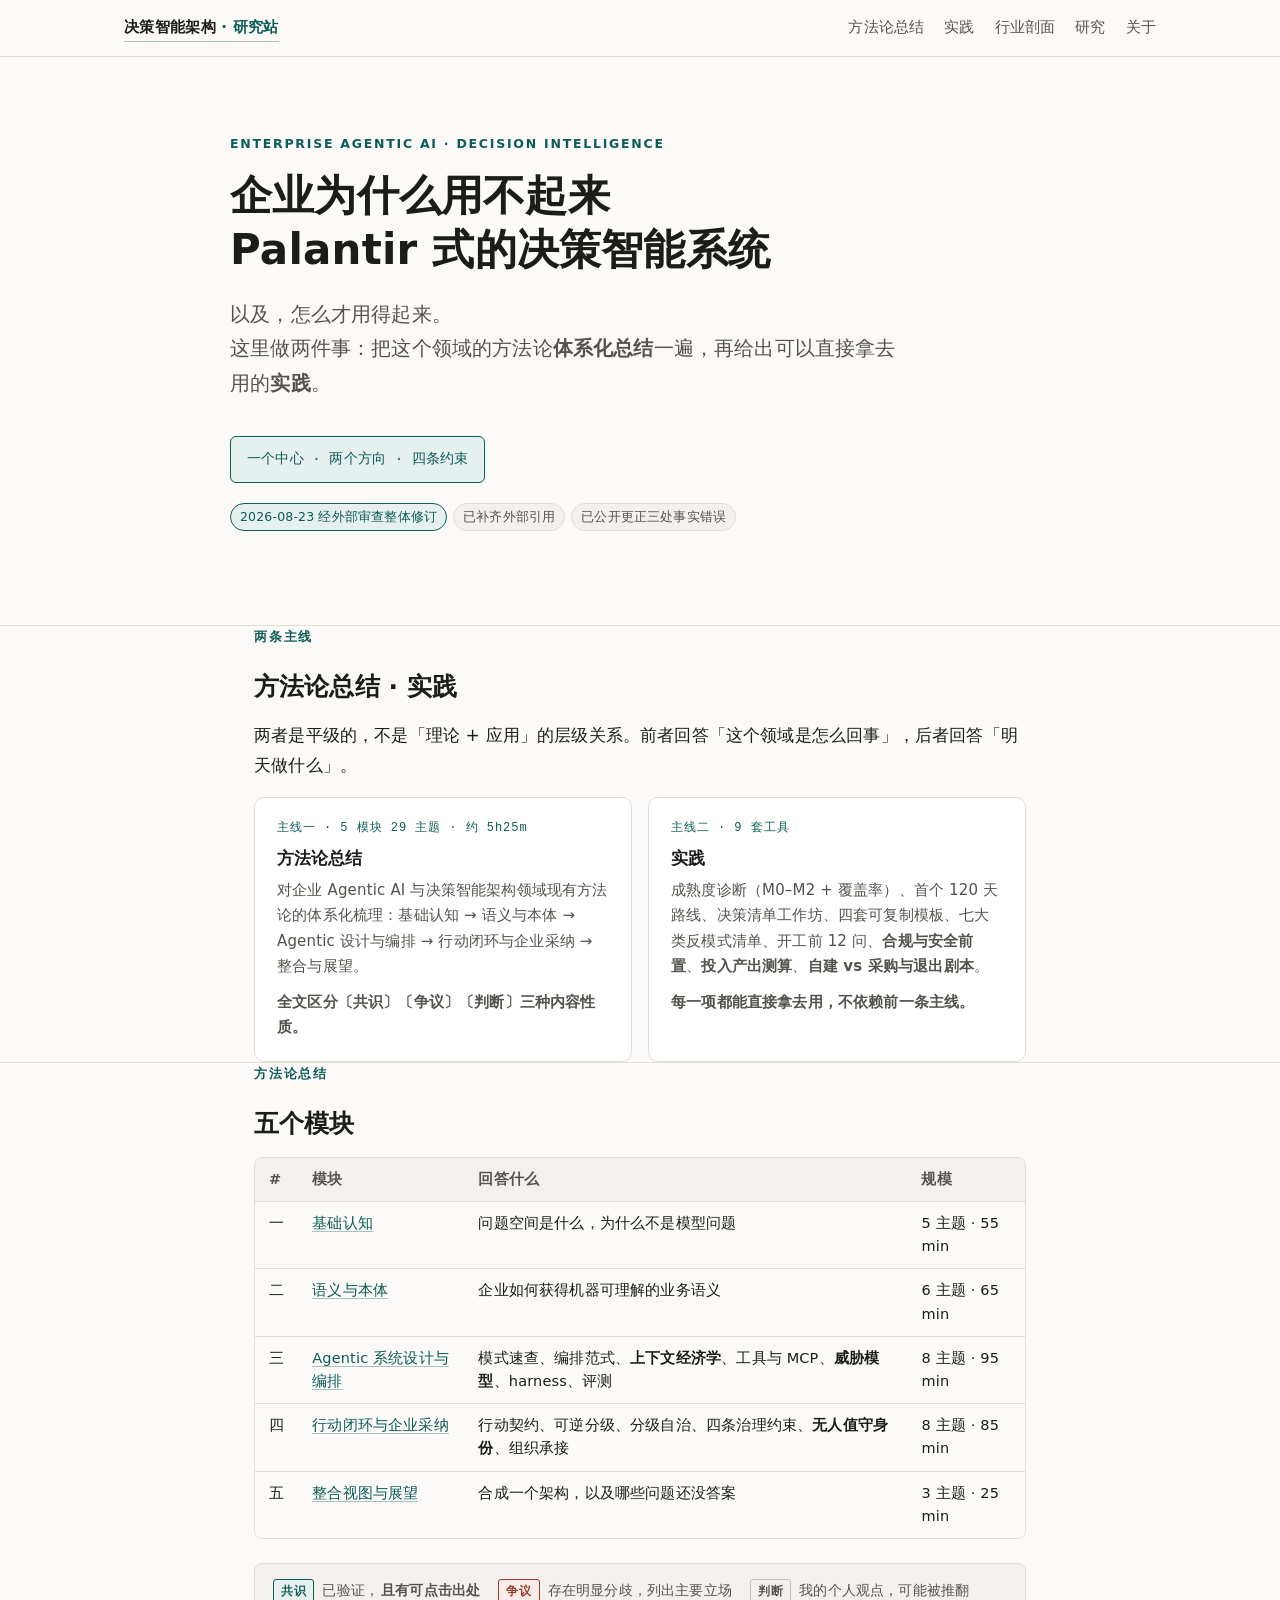
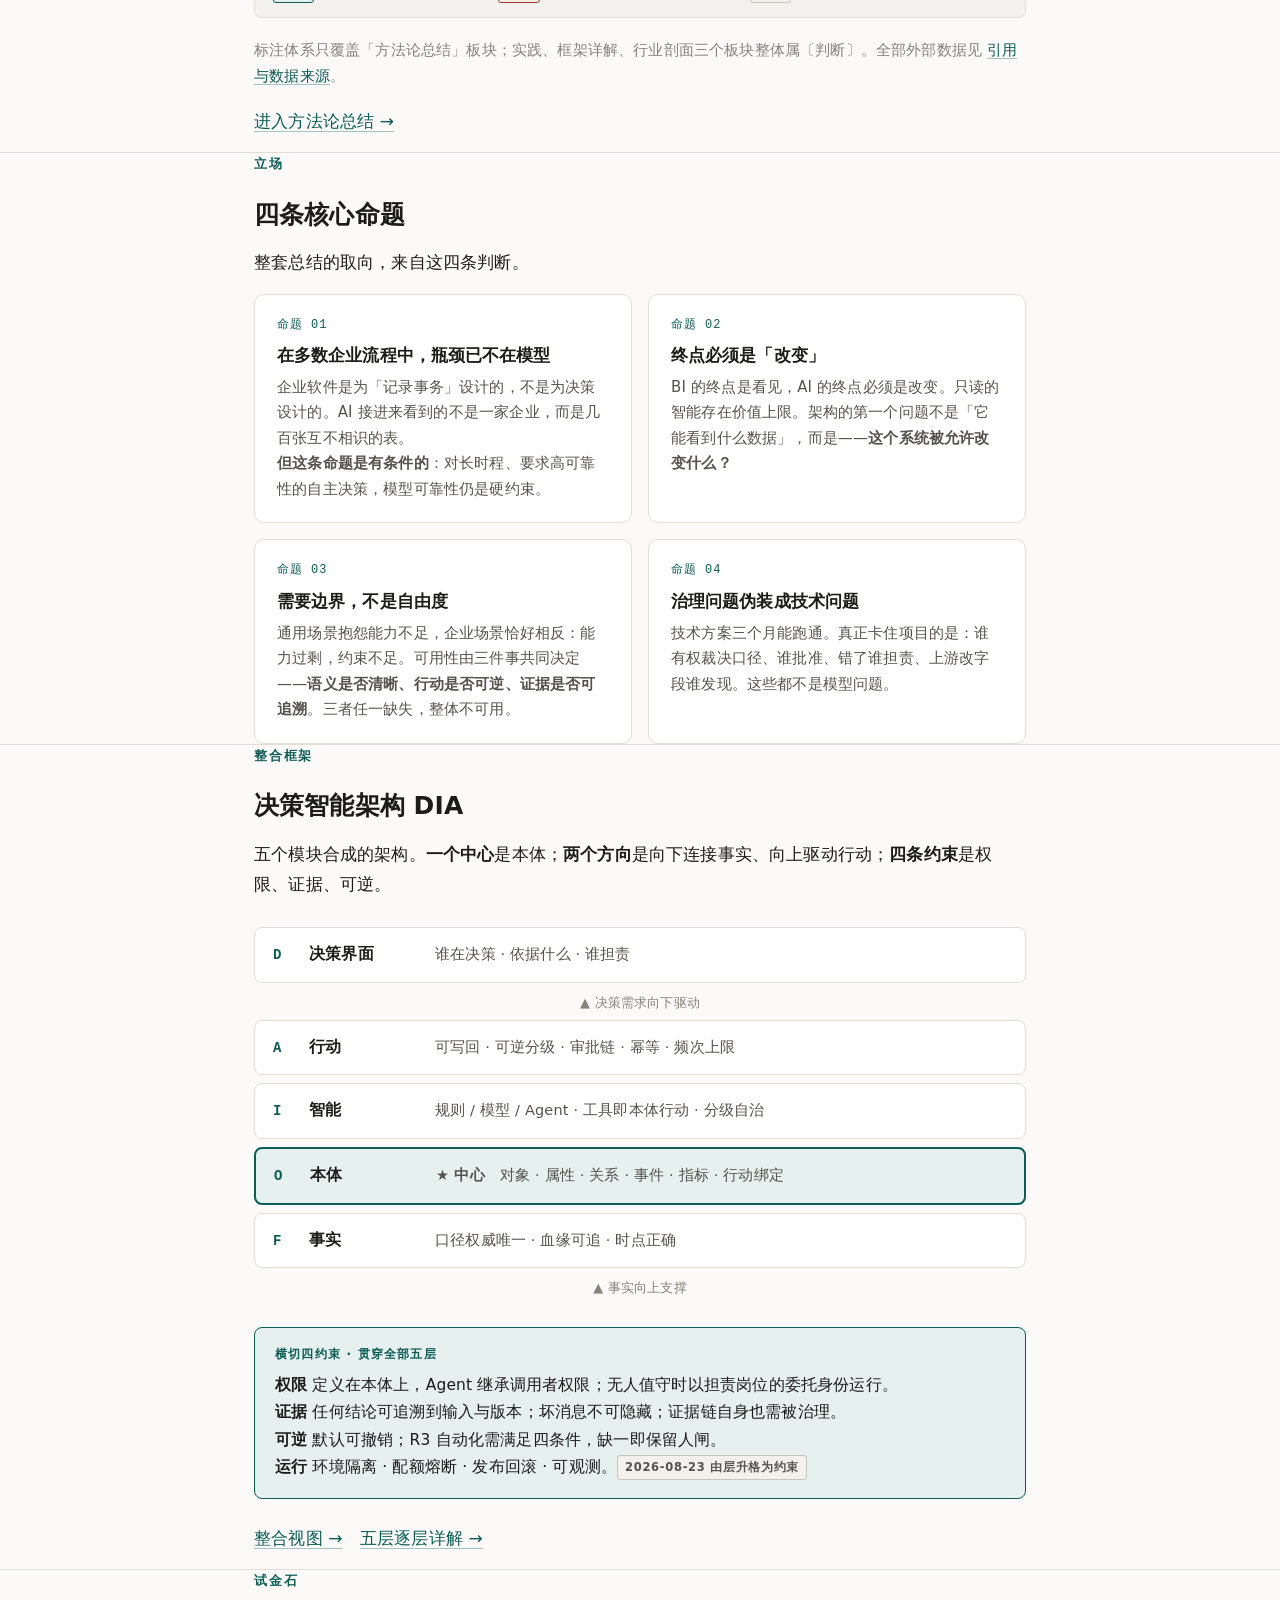
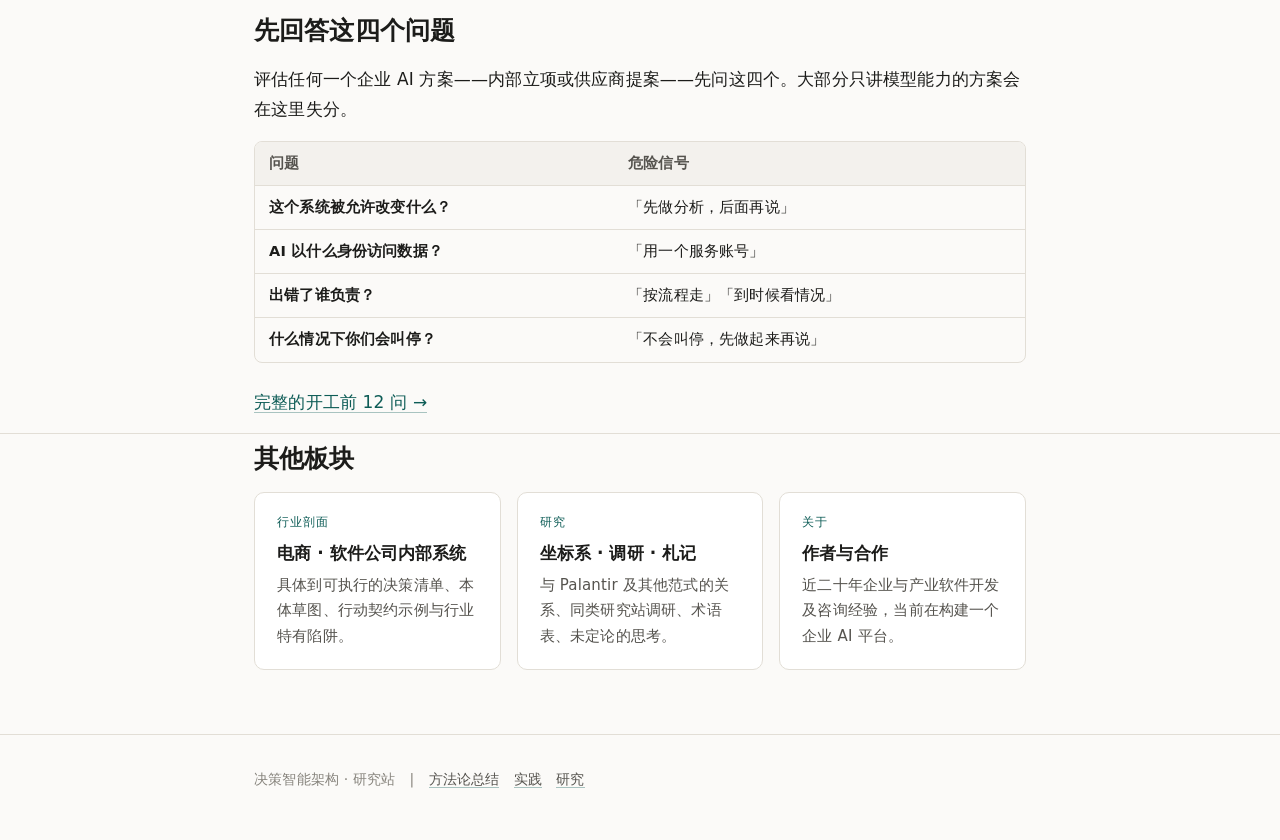
==== site/index.html @ e4a2c4d5 "方法论研究站：企业 Agentic AI 与决策智能架构 内容库（content/，约 34 万字）+ 12 页静态站（site/）+ Docker 本地服务。  两条平级主线： - 方法论总结：5 " ====
<!doctype html>
<html lang="zh-CN">
<head>
<meta charset="utf-8">
<meta name="viewport" content="width=device-width,initial-scale=1">
<title>决策智能架构 · 企业 AI 方法论研究站</title>
<meta name="description" content="企业 Agentic AI 与决策智能架构的方法论体系化总结，以及可执行的实践。">
<link rel="stylesheet" href="assets/styles.css">
</head>
<body>
<nav class="nav"><div class="nav-inner">
<a class="nav-brand" href="index.html">决策智能架构<span> · 研究站</span></a>
<div class="nav-links">
<a href="methodology.html">方法论总结</a>
<a href="playbook.html">实践</a>
<a href="domains.html">行业剖面</a>
<a href="research.html">研究</a>
<a href="about.html">关于</a>
</div></div></nav>

<header class="hero wrap">
  <p class="eyebrow">Enterprise Agentic AI · Decision Intelligence</p>
  <h1>企业为什么用不起来<br>Palantir 式的决策智能系统</h1>
  <p class="lede">
    以及，怎么才用得起来。<br>
    这里做两件事：把这个领域的方法论<strong>体系化总结</strong>一遍，再给出可以直接拿去用的<strong>实践</strong>。
  </p>
  <p class="anchor-line">一个中心 · 两个方向 · 四条约束</p>
<p class="meta" style="margin-top:20px"><span class="pill on">2026-08-23 经外部审查整体修订</span><span class="pill">已补齐外部引用</span><span class="pill">已公开更正三处事实错误</span></p>
</header>

<hr class="hr">

<section class="wrap">
  <p class="eyebrow">两条主线</p>
  <h2 style="margin-top:0">方法论总结 · 实践</h2>
  <p>两者是平级的，不是「理论 + 应用」的层级关系。前者回答「这个领域是怎么回事」，后者回答「明天做什么」。</p>
  <div class="grid grid-2">
    <a class="card" href="methodology.html">
      <span class="num">主线一 · 5 模块 29 主题 · 约 5h25m</span>
      <h3>方法论总结</h3>
      <p>对企业 Agentic AI 与决策智能架构领域现有方法论的体系化梳理：基础认知 → 语义与本体 → Agentic 设计与编排 → 行动闭环与企业采纳 → 整合与展望。</p>
      <p style="margin-top:10px"><strong>全文区分〔共识〕〔争议〕〔判断〕三种内容性质。</strong></p>
    </a>
    <a class="card" href="playbook.html">
      <span class="num">主线二 · 9 套工具</span>
      <h3>实践</h3>
      <p>成熟度诊断（M0–M2 + 覆盖率）、首个 120 天路线、决策清单工作坊、四套可复制模板、七大类反模式清单、开工前 12 问、<strong>合规与安全前置</strong>、<strong>投入产出测算</strong>、<strong>自建 vs 采购与退出剧本</strong>。</p>
      <p style="margin-top:10px"><strong>每一项都能直接拿去用，不依赖前一条主线。</strong></p>
    </a>
  </div>
</section>

<hr class="hr">

<section class="wrap">
  <p class="eyebrow">方法论总结</p>
  <h2 style="margin-top:0">五个模块</h2>
  <div class="tw"><table>
  <tr><th>#</th><th>模块</th><th>回答什么</th><th>规模</th></tr>
  <tr><td>一</td><td><a href="m1-foundations.html">基础认知</a></td><td>问题空间是什么，为什么不是模型问题</td><td>5 主题 · 55 min</td></tr>
  <tr><td>二</td><td><a href="m2-ontology.html">语义与本体</a></td><td>企业如何获得机器可理解的业务语义</td><td>6 主题 · 65 min</td></tr>
  <tr><td>三</td><td><a href="m3-agentic.html">Agentic 系统设计与编排</a></td><td>模式速查、编排范式、<strong>上下文经济学</strong>、工具与 MCP、<strong>威胁模型</strong>、harness、评测</td><td>8 主题 · 95 min</td></tr>
  <tr><td>四</td><td><a href="m4-adoption.html">行动闭环与企业采纳</a></td><td>行动契约、可逆分级、分级自治、四条治理约束、<strong>无人值守身份</strong>、组织承接</td><td>8 主题 · 85 min</td></tr>
  <tr><td>五</td><td><a href="m5-synthesis.html">整合视图与展望</a></td><td>合成一个架构，以及哪些问题还没答案</td><td>3 主题 · 25 min</td></tr>
  </table></div>
  <div class="legend">
  <div><span class="mk mk-c">共识</span> 已验证，<strong>且有可点击出处</strong></div>
  <div><span class="mk mk-d">争议</span> 存在明显分歧，列出主要立场</div>
  <div><span class="mk mk-j">判断</span> 我的个人观点，可能被推翻</div>
  </div>
  <p style="font-size:14.5px;color:var(--text-dim)">标注体系只覆盖「方法论总结」板块；实践、框架详解、行业剖面三个板块整体属〔判断〕。全部外部数据见 <a href="research.html#sources">引用与数据来源</a>。</p>
  <p><a href="methodology.html">进入方法论总结 →</a></p>
</section>

<hr class="hr">

<section class="wrap">
  <p class="eyebrow">立场</p>
  <h2 style="margin-top:0">四条核心命题</h2>
  <p>整套总结的取向，来自这四条判断。</p>
  <div class="grid grid-2">
    <div class="card">
      <span class="num">命题 01</span>
      <h3>在多数企业流程中，瓶颈已不在模型</h3>
      <p>企业软件是为「记录事务」设计的，不是为决策设计的。AI 接进来看到的不是一家企业，而是几百张互不相识的表。<br><strong>但这条命题是有条件的</strong>：对长时程、要求高可靠性的自主决策，模型可靠性仍是硬约束。</p>
    </div>
    <div class="card">
      <span class="num">命题 02</span>
      <h3>终点必须是「改变」</h3>
      <p>BI 的终点是看见，AI 的终点必须是改变。只读的智能存在价值上限。架构的第一个问题不是「它能看到什么数据」，而是——<strong>这个系统被允许改变什么？</strong></p>
    </div>
    <div class="card">
      <span class="num">命题 03</span>
      <h3>需要边界，不是自由度</h3>
      <p>通用场景抱怨能力不足，企业场景恰好相反：能力过剩，约束不足。可用性由三件事共同决定——<strong>语义是否清晰、行动是否可逆、证据是否可追溯</strong>。三者任一缺失，整体不可用。</p>
    </div>
    <div class="card">
      <span class="num">命题 04</span>
      <h3>治理问题伪装成技术问题</h3>
      <p>技术方案三个月能跑通。真正卡住项目的是：谁有权裁决口径、谁批准、错了谁担责、上游改字段谁发现。这些都不是模型问题。</p>
    </div>
  </div>
</section>

<hr class="hr">

<section class="wrap">
  <p class="eyebrow">整合框架</p>
  <h2 style="margin-top:0">决策智能架构 DIA</h2>
  <p>五个模块合成的架构。<strong>一个中心</strong>是本体；<strong>两个方向</strong>是向下连接事实、向上驱动行动；<strong>四条约束</strong>是权限、证据、可逆。</p>

  <div class="stack">
    <div class="layer"><span class="k">D</span><span class="n">决策界面</span><span class="d">谁在决策 · 依据什么 · 谁担责</span></div>
    <div class="arrow">▲ 决策需求向下驱动</div>
    <div class="layer"><span class="k">A</span><span class="n">行动</span><span class="d">可写回 · 可逆分级 · 审批链 · 幂等 · 频次上限</span></div>
    <div class="layer"><span class="k">I</span><span class="n">智能</span><span class="d">规则 / 模型 / Agent · 工具即本体行动 · 分级自治</span></div>
    <div class="layer core"><span class="k">O</span><span class="n">本体</span><span class="d"><strong>★ 中心</strong>　对象 · 属性 · 关系 · 事件 · 指标 · 行动绑定</span></div>
    <div class="layer"><span class="k">F</span><span class="n">事实</span><span class="d">口径权威唯一 · 血缘可追 · 时点正确</span></div>
    <div class="arrow">▲ 事实向上支撑</div>
  </div>
  <div class="rule"><span class="tag">横切四约束 · 贯穿全部五层</span>
  <p><strong>权限</strong> 定义在本体上，Agent 继承调用者权限；无人值守时以担责岗位的委托身份运行。<br>
  <strong>证据</strong> 任何结论可追溯到输入与版本；坏消息不可隐藏；证据链自身也需被治理。<br>
  <strong>可逆</strong> 默认可撤销；R3 自动化需满足四条件，缺一即保留人闸。<br>
  <strong>运行</strong> 环境隔离 · 配额熔断 · 发布回滚 · 可观测。<span class="mk mk-j">2026-08-23 由层升格为约束</span></p></div>
  <p><a href="m5-synthesis.html">整合视图 →</a>　<a href="dia.html">五层逐层详解 →</a></p>
</section>

<hr class="hr">

<section class="wrap">
  <p class="eyebrow">试金石</p>
  <h2 style="margin-top:0">先回答这四个问题</h2>
  <p>评估任何一个企业 AI 方案——内部立项或供应商提案——先问这四个。大部分只讲模型能力的方案会在这里失分。</p>
  <div class="tw"><table>
    <tr><th>问题</th><th>危险信号</th></tr>
    <tr><td><strong>这个系统被允许改变什么？</strong></td><td>「先做分析，后面再说」</td></tr>
    <tr><td><strong>AI 以什么身份访问数据？</strong></td><td>「用一个服务账号」</td></tr>
    <tr><td><strong>出错了谁负责？</strong></td><td>「按流程走」「到时候看情况」</td></tr>
    <tr><td><strong>什么情况下你们会叫停？</strong></td><td>「不会叫停，先做起来再说」</td></tr>
  </table></div>
  <p><a href="playbook.html#twelve">完整的开工前 12 问 →</a></p>
</section>

<hr class="hr">

<section class="wrap">
  <h2 style="margin-top:0">其他板块</h2>
  <div class="grid grid-3">
    <a class="card" href="domains.html"><span class="num">行业剖面</span><h3>电商 · 软件公司内部系统</h3><p>具体到可执行的决策清单、本体草图、行动契约示例与行业特有陷阱。</p></a>
    <a class="card" href="research.html"><span class="num">研究</span><h3>坐标系 · 调研 · 札记</h3><p>与 Palantir 及其他范式的关系、同类研究站调研、术语表、未定论的思考。</p></a>
    <a class="card" href="about.html"><span class="num">关于</span><h3>作者与合作</h3><p>近二十年企业与产业软件开发及咨询经验，当前在构建一个企业 AI 平台。</p></a>
  </div>
</section>

<footer><div class="wrap">
  决策智能架构 · 研究站　|　<a href="methodology.html">方法论总结</a>　<a href="playbook.html">实践</a>　<a href="research.html">研究</a>
</div></footer>
</body></html>
---- site/assets/styles.css ----
/* 决策智能架构 · 研究站 —— 极简静态样式，无依赖 */

:root{
  --bg:#fbfaf8;
  --bg-soft:#f3f1ed;
  --bg-card:#ffffff;
  --text:#1c1c1a;
  --text-soft:#55534e;
  --text-dim:#86837c;
  --line:#e2ded6;
  --line-strong:#c9c4b8;
  --accent:#0d5c56;
  --accent-soft:#e6f0ee;
  --warn:#9a3b28;
  --warn-soft:#f7ece9;
  --mono:ui-monospace,SFMono-Regular,"SF Mono",Menlo,Consolas,monospace;
  --sans:-apple-system,BlinkMacSystemFont,"PingFang SC","Hiragino Sans GB","Microsoft YaHei","Source Han Sans SC",system-ui,sans-serif;
  --maxw:820px;
}

@media (prefers-color-scheme: dark){
  :root{
    --bg:#141513;
    --bg-soft:#1c1e1b;
    --bg-card:#1a1c19;
    --text:#e8e6e0;
    --text-soft:#b3b0a8;
    --text-dim:#807d75;
    --line:#2e312c;
    --line-strong:#43463f;
    --accent:#5fbfae;
    --accent-soft:#17302c;
    --warn:#d98a72;
    --warn-soft:#2e211d;
  }
}

*{box-sizing:border-box}
html{-webkit-text-size-adjust:100%}
body{
  margin:0;
  background:var(--bg);
  color:var(--text);
  font-family:var(--sans);
  font-size:17px;
  line-height:1.78;
  letter-spacing:.01em;
}

/* ---------- 导航 ---------- */
.nav{
  position:sticky;top:0;z-index:50;
  background:color-mix(in srgb,var(--bg) 88%,transparent);
  backdrop-filter:saturate(180%) blur(12px);
  border-bottom:1px solid var(--line);
}
.nav-inner{
  max-width:1080px;margin:0 auto;padding:10px 24px;
  display:flex;align-items:center;gap:14px 24px;
  min-height:56px;flex-wrap:wrap;
}
.nav-brand{
  font-weight:650;font-size:15px;letter-spacing:.02em;
  color:var(--text);text-decoration:none;white-space:nowrap;
}
.nav-brand span{color:var(--accent)}
.nav-links{display:flex;gap:8px 20px;flex-wrap:wrap;margin-left:auto}
.nav-links a{
  color:var(--text-soft);text-decoration:none;font-size:14.5px;
  padding:4px 0;border-bottom:1.5px solid transparent;
}
.nav-links a:hover{color:var(--text)}
.nav-links a.active{color:var(--accent);border-bottom-color:var(--accent)}

/* ---------- 布局 ---------- */
.wrap{max-width:var(--maxw);margin:0 auto;padding:0 24px}
.wide{max-width:1080px;margin:0 auto;padding:0 24px}
section{padding:56px 0}
.hr{height:1px;background:var(--line);border:0;margin:0}

/* ---------- 排版 ---------- */
h1,h2,h3,h4{line-height:1.35;letter-spacing:.005em;font-weight:650}
h1{font-size:36px;margin:0 0 18px}
h2{font-size:25px;margin:52px 0 16px;padding-top:8px}
h3{font-size:19px;margin:34px 0 10px}
h4{font-size:16.5px;margin:24px 0 8px;color:var(--text-soft)}
p{margin:0 0 16px}
a{color:var(--accent);text-decoration:none;border-bottom:1px solid color-mix(in srgb,var(--accent) 35%,transparent)}
a:hover{border-bottom-color:var(--accent)}
ul,ol{margin:0 0 16px;padding-left:1.4em}
li{margin:6px 0}
strong{font-weight:650}
code{
  font-family:var(--mono);font-size:.86em;
  background:var(--bg-soft);padding:2px 5px;border-radius:4px;
  border:1px solid var(--line);
}
pre{
  font-family:var(--mono);font-size:13px;line-height:1.65;
  background:var(--bg-soft);border:1px solid var(--line);
  border-radius:8px;padding:18px 20px;overflow-x:auto;margin:0 0 20px;
}
pre code{background:none;border:0;padding:0;font-size:inherit}

blockquote{
  margin:24px 0;padding:14px 20px;
  border-left:3px solid var(--accent);
  background:var(--accent-soft);
  border-radius:0 6px 6px 0;
  color:var(--text);
}
blockquote p:last-child{margin-bottom:0}

/* ---------- 表格 ---------- */
.tw{overflow-x:auto;margin:0 0 24px;border:1px solid var(--line);border-radius:8px}
table{border-collapse:collapse;width:100%;font-size:14.5px;line-height:1.6;min-width:520px}
th,td{padding:10px 14px;text-align:left;border-bottom:1px solid var(--line);vertical-align:top}
th{background:var(--bg-soft);font-weight:600;white-space:nowrap;color:var(--text-soft)}
tr:last-child td{border-bottom:0}

/* ---------- 组件 ---------- */
.eyebrow{
  font-size:12.5px;letter-spacing:.14em;text-transform:uppercase;
  color:var(--accent);font-weight:650;margin:0 0 14px;
  overflow-wrap:anywhere;
}
.lede{font-size:19.5px;line-height:1.72;color:var(--text-soft);margin:0 0 28px}
.meta{font-size:13.5px;color:var(--text-dim);margin:0 0 32px}

.grid{display:grid;gap:16px}
.grid-2{grid-template-columns:repeat(2,1fr)}
.grid-3{grid-template-columns:repeat(3,1fr)}
@media (max-width:760px){.grid-2,.grid-3{grid-template-columns:1fr}}

.card{
  background:var(--bg-card);border:1px solid var(--line);
  border-radius:10px;padding:20px 22px;
}
.card h3{margin:0 0 8px;font-size:17px}
.card p{margin:0;font-size:15px;color:var(--text-soft);line-height:1.7}
.card .num{
  font-family:var(--mono);font-size:12px;color:var(--accent);
  display:block;margin-bottom:8px;letter-spacing:.08em;
}
a.card{display:block;border-bottom:1px solid var(--line)}
a.card:hover{border-color:var(--accent-soft);background:var(--accent-soft)}
a.card h3{color:var(--text)}

.callout{
  border:1px solid var(--line-strong);border-left:3px solid var(--warn);
  background:var(--warn-soft);border-radius:0 8px 8px 0;
  padding:16px 20px;margin:24px 0;font-size:15.5px;
}
.callout p:last-child{margin-bottom:0}
.callout .tag{
  font-size:12px;letter-spacing:.1em;text-transform:uppercase;
  color:var(--warn);font-weight:650;display:block;margin-bottom:6px;
}

.rule{
  border:1px solid var(--accent);background:var(--accent-soft);
  border-radius:8px;padding:16px 20px;margin:24px 0;font-size:15.5px;
}
.rule .tag{
  font-size:12px;letter-spacing:.1em;text-transform:uppercase;
  color:var(--accent);font-weight:650;display:block;margin-bottom:6px;
}
.rule p:last-child{margin-bottom:0}

.pill{
  display:inline-block;font-size:12.5px;padding:2px 9px;border-radius:20px;
  background:var(--bg-soft);border:1px solid var(--line);color:var(--text-soft);
  margin:0 6px 6px 0;
}
.pill.on{background:var(--accent-soft);border-color:var(--accent);color:var(--accent)}

/* 目录 */
.toc{
  background:var(--bg-soft);border:1px solid var(--line);
  border-radius:10px;padding:18px 24px;margin:0 0 40px;font-size:15px;
}
.toc-title{font-weight:650;font-size:14px;color:var(--text-dim);letter-spacing:.06em;margin:0 0 10px}
.toc ol{margin:0;padding-left:1.3em}
.toc li{margin:4px 0}
.toc a{border-bottom:0;color:var(--text-soft)}
.toc a:hover{color:var(--accent)}

/* 分层图 */
.stack{margin:28px 0}
.layer{
  border:1px solid var(--line);border-radius:8px;
  padding:13px 18px;margin-bottom:8px;background:var(--bg-card);
  display:flex;gap:16px;align-items:baseline;
}
.layer .k{
  font-family:var(--mono);font-weight:650;color:var(--accent);
  font-size:14px;min-width:20px;
}
.layer .n{font-weight:650;font-size:15.5px;min-width:110px}
.layer .d{font-size:14.5px;color:var(--text-soft);line-height:1.6}
.layer.core{
  border:2px solid var(--accent);background:var(--accent-soft);
}
.arrow{text-align:center;color:var(--text-dim);font-size:13px;margin:2px 0 6px}
@media (max-width:640px){
  .layer{flex-direction:column;gap:4px}
  .layer .n{min-width:auto}
}

/* 步骤 */
.steps{counter-reset:s;list-style:none;padding:0;margin:24px 0}
.steps li{
  counter-increment:s;position:relative;padding-left:44px;margin:0 0 18px;
}
.steps li::before{
  content:counter(s);position:absolute;left:0;top:1px;
  width:28px;height:28px;border-radius:50%;
  background:var(--accent-soft);color:var(--accent);
  border:1px solid var(--accent);
  display:flex;align-items:center;justify-content:center;
  font-family:var(--mono);font-size:13px;font-weight:650;
}
.steps b{display:block;margin-bottom:2px}

/* 首页 hero */
.hero{padding:76px 0 56px}
.hero h1{font-size:42px;line-height:1.28;margin-bottom:20px;max-width:16em}
.hero .lede{max-width:34em;font-size:20px}
.anchor-line{
  font-family:var(--mono);font-size:14px;color:var(--accent);
  border:1px solid var(--accent);border-radius:6px;
  padding:10px 16px;display:inline-block;margin:8px 0 0;
  background:var(--accent-soft);
}
@media (max-width:640px){
  .hero h1{font-size:31px}
  .hero{padding:48px 0 36px}
  h1{font-size:28px}
  h2{font-size:22px}
  body{font-size:16px}
}

/* 底部 */
.next{
  border-top:1px solid var(--line);margin-top:56px;padding-top:28px;
}
footer{
  border-top:1px solid var(--line);margin-top:64px;
  padding:32px 0 48px;font-size:14px;color:var(--text-dim);
}
footer a{color:var(--text-soft)}

.checklist{list-style:none;padding:0}
.checklist li{
  padding-left:26px;position:relative;margin:8px 0;font-size:15.5px;
}
.checklist li::before{
  content:"";position:absolute;left:0;top:.55em;
  width:12px;height:12px;border:1.5px solid var(--line-strong);border-radius:3px;
}

/* ---------- 窄屏适配 ---------- */
@media (max-width:720px){
  .nav-inner{gap:10px 16px;padding:10px 18px}
  .nav-brand{font-size:14px}
  .nav-links{gap:6px 16px;font-size:14px;margin-left:0;width:100%}
  .nav-links a{font-size:14px}
  .eyebrow{font-size:11.5px;letter-spacing:.1em}
  .wrap,.wide{padding:0 18px}
  section{padding:40px 0}
  .hero .lede{font-size:17.5px}
  .lede{font-size:17.5px}
  pre{font-size:12px;padding:14px 15px}
  .card{padding:17px 18px}
  blockquote{padding:12px 16px}
}
@media (max-width:420px){
  .hero h1{font-size:26px}
  .nav-links{gap:6px 12px}
}

/* ---------- 方法论总结：模块卡与主题表 ---------- */
.module{
  display:block;background:var(--bg-card);border:1px solid var(--line);
  border-radius:10px;padding:20px 22px;margin-bottom:14px;
  border-bottom:1px solid var(--line);
}
a.module:hover{border-color:var(--accent);background:var(--accent-soft)}
.module-head{display:flex;align-items:baseline;gap:14px;flex-wrap:wrap;margin-bottom:8px}
.module-idx{
  font-family:var(--mono);font-size:12px;font-weight:650;letter-spacing:.1em;
  color:var(--accent);background:var(--accent-soft);
  border:1px solid var(--accent);border-radius:4px;padding:2px 8px;
}
.module-title{font-size:18px;font-weight:650;color:var(--text);margin:0}
.module-meta{font-size:13px;color:var(--text-dim);font-family:var(--mono);margin-left:auto}
.module p{font-size:15px;color:var(--text-soft);margin:0 0 10px;line-height:1.7}
.module ul{margin:0;padding-left:1.2em;font-size:14px;color:var(--text-dim)}
.module li{margin:3px 0}

.topics{list-style:none;padding:0;margin:20px 0}
.topics li{
  display:flex;gap:14px;align-items:baseline;
  padding:11px 0;border-bottom:1px solid var(--line);font-size:15.5px;
}
.topics li:last-child{border-bottom:0}
.topics .tn{font-family:var(--mono);font-size:13px;color:var(--accent);min-width:34px}
.topics .tt{flex:1}
.topics .td{font-family:var(--mono);font-size:12.5px;color:var(--text-dim);white-space:nowrap}

/* 共识 / 争议 / 判断 标记 */
.mk{
  display:inline-block;font-size:11.5px;font-weight:650;letter-spacing:.06em;
  padding:1px 7px;border-radius:3px;margin-right:6px;
  vertical-align:.08em;white-space:nowrap;
}
.mk-c{background:var(--accent-soft);color:var(--accent);border:1px solid var(--accent)}
.mk-d{background:var(--warn-soft);color:var(--warn);border:1px solid var(--warn)}
.mk-j{background:var(--bg-soft);color:var(--text-soft);border:1px solid var(--line-strong)}

.legend{
  display:flex;gap:18px;flex-wrap:wrap;font-size:14px;color:var(--text-soft);
  background:var(--bg-soft);border:1px solid var(--line);border-radius:8px;
  padding:14px 18px;margin:20px 0;
}
.legend div{display:flex;align-items:baseline;gap:2px}

.prevnext{
  display:flex;justify-content:space-between;gap:16px;flex-wrap:wrap;
  border-top:1px solid var(--line);margin-top:48px;padding-top:24px;font-size:15px;
}
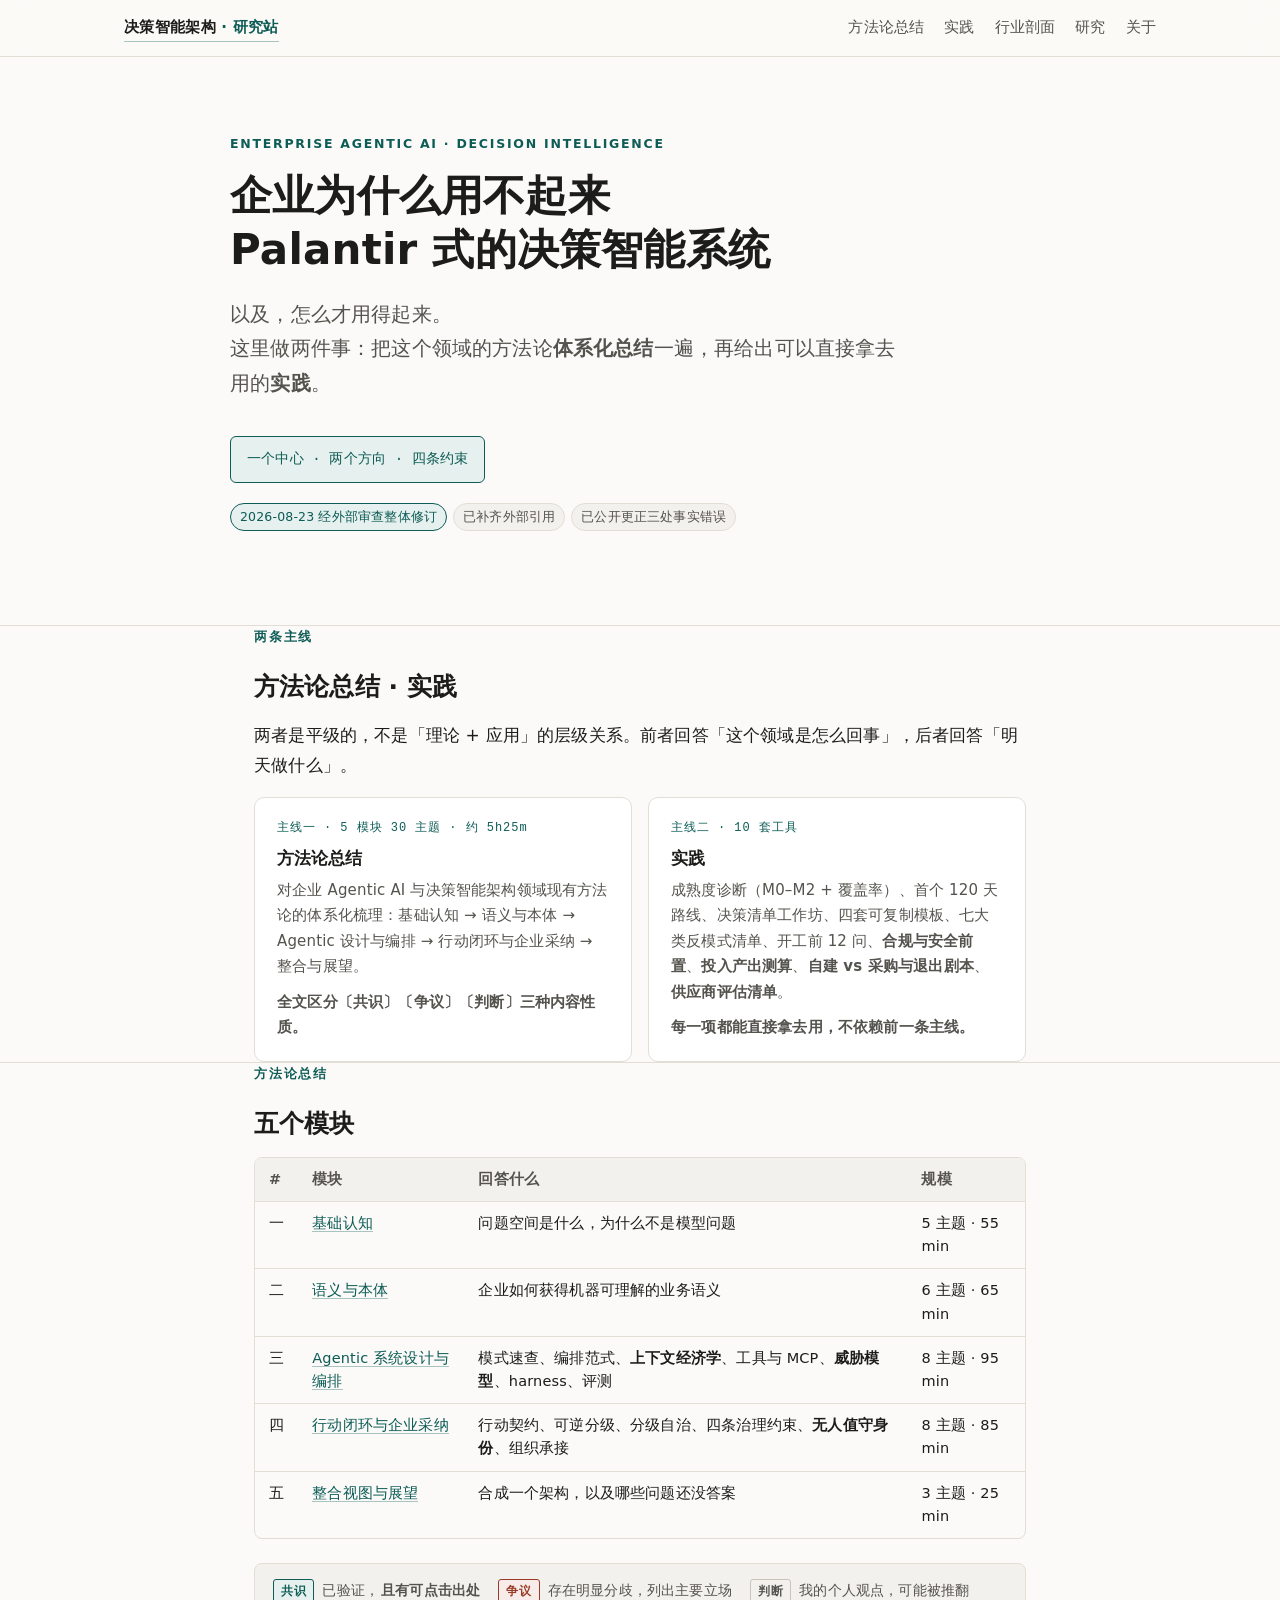
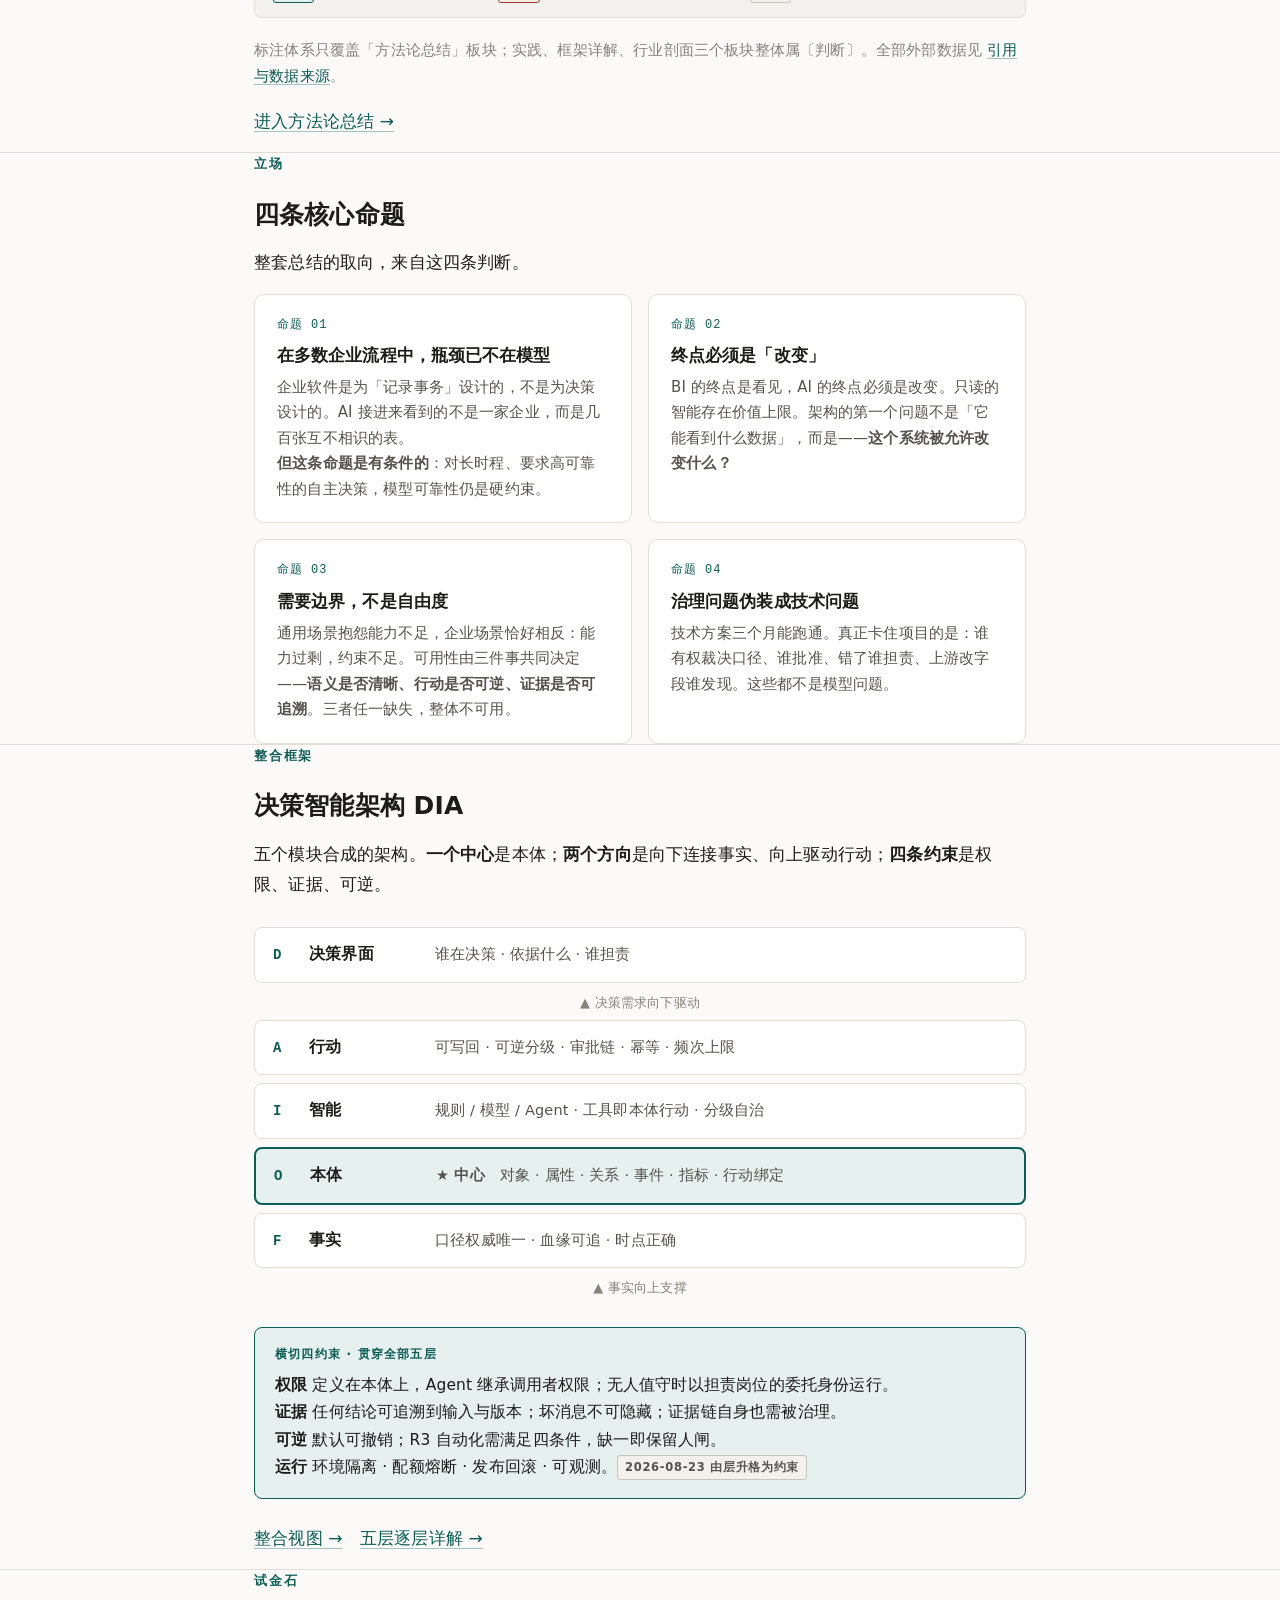
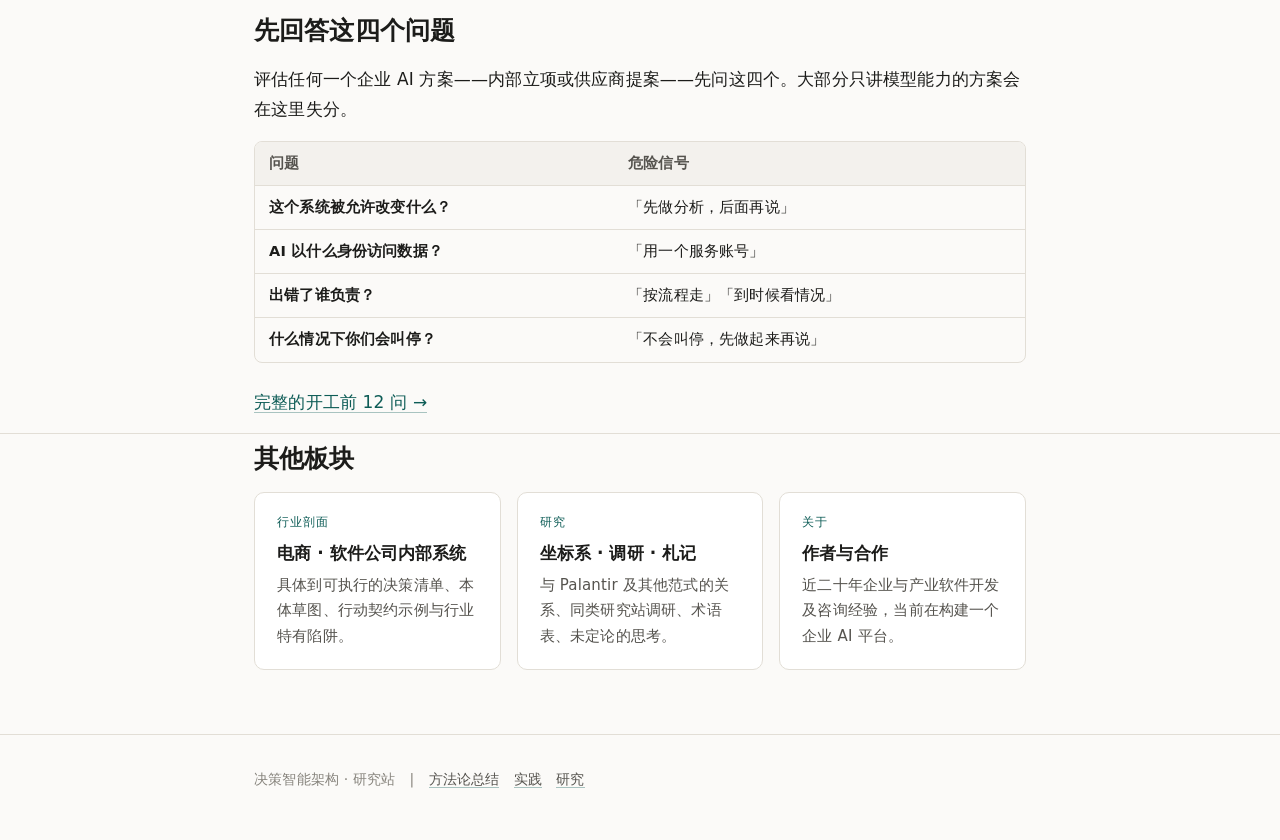
==== commit d304e124: "新增供应商评估清单（路线图第二批「高」）；更正全库主题数/工具数与一处漏网的无出处〔共识〕 本次外部检索有线索但零采纳——沙箱出站网络被策略拦截，无法核到一手来源， 按本站纪律（二手转述只能当线索不能" ====
--- a/site/index.html
+++ b/site/index.html
@@ -37,15 +37,15 @@
   <p>两者是平级的，不是「理论 + 应用」的层级关系。前者回答「这个领域是怎么回事」，后者回答「明天做什么」。</p>
   <div class="grid grid-2">
     <a class="card" href="methodology.html">
-      <span class="num">主线一 · 5 模块 29 主题 · 约 5h25m</span>
+      <span class="num">主线一 · 5 模块 30 主题 · 约 5h25m</span>
       <h3>方法论总结</h3>
       <p>对企业 Agentic AI 与决策智能架构领域现有方法论的体系化梳理：基础认知 → 语义与本体 → Agentic 设计与编排 → 行动闭环与企业采纳 → 整合与展望。</p>
       <p style="margin-top:10px"><strong>全文区分〔共识〕〔争议〕〔判断〕三种内容性质。</strong></p>
     </a>
     <a class="card" href="playbook.html">
-      <span class="num">主线二 · 9 套工具</span>
+      <span class="num">主线二 · 10 套工具</span>
       <h3>实践</h3>
-      <p>成熟度诊断（M0–M2 + 覆盖率）、首个 120 天路线、决策清单工作坊、四套可复制模板、七大类反模式清单、开工前 12 问、<strong>合规与安全前置</strong>、<strong>投入产出测算</strong>、<strong>自建 vs 采购与退出剧本</strong>。</p>
+      <p>成熟度诊断（M0–M2 + 覆盖率）、首个 120 天路线、决策清单工作坊、四套可复制模板、七大类反模式清单、开工前 12 问、<strong>合规与安全前置</strong>、<strong>投入产出测算</strong>、<strong>自建 vs 采购与退出剧本</strong>、<strong>供应商评估清单</strong>。</p>
       <p style="margin-top:10px"><strong>每一项都能直接拿去用，不依赖前一条主线。</strong></p>
     </a>
   </div>
